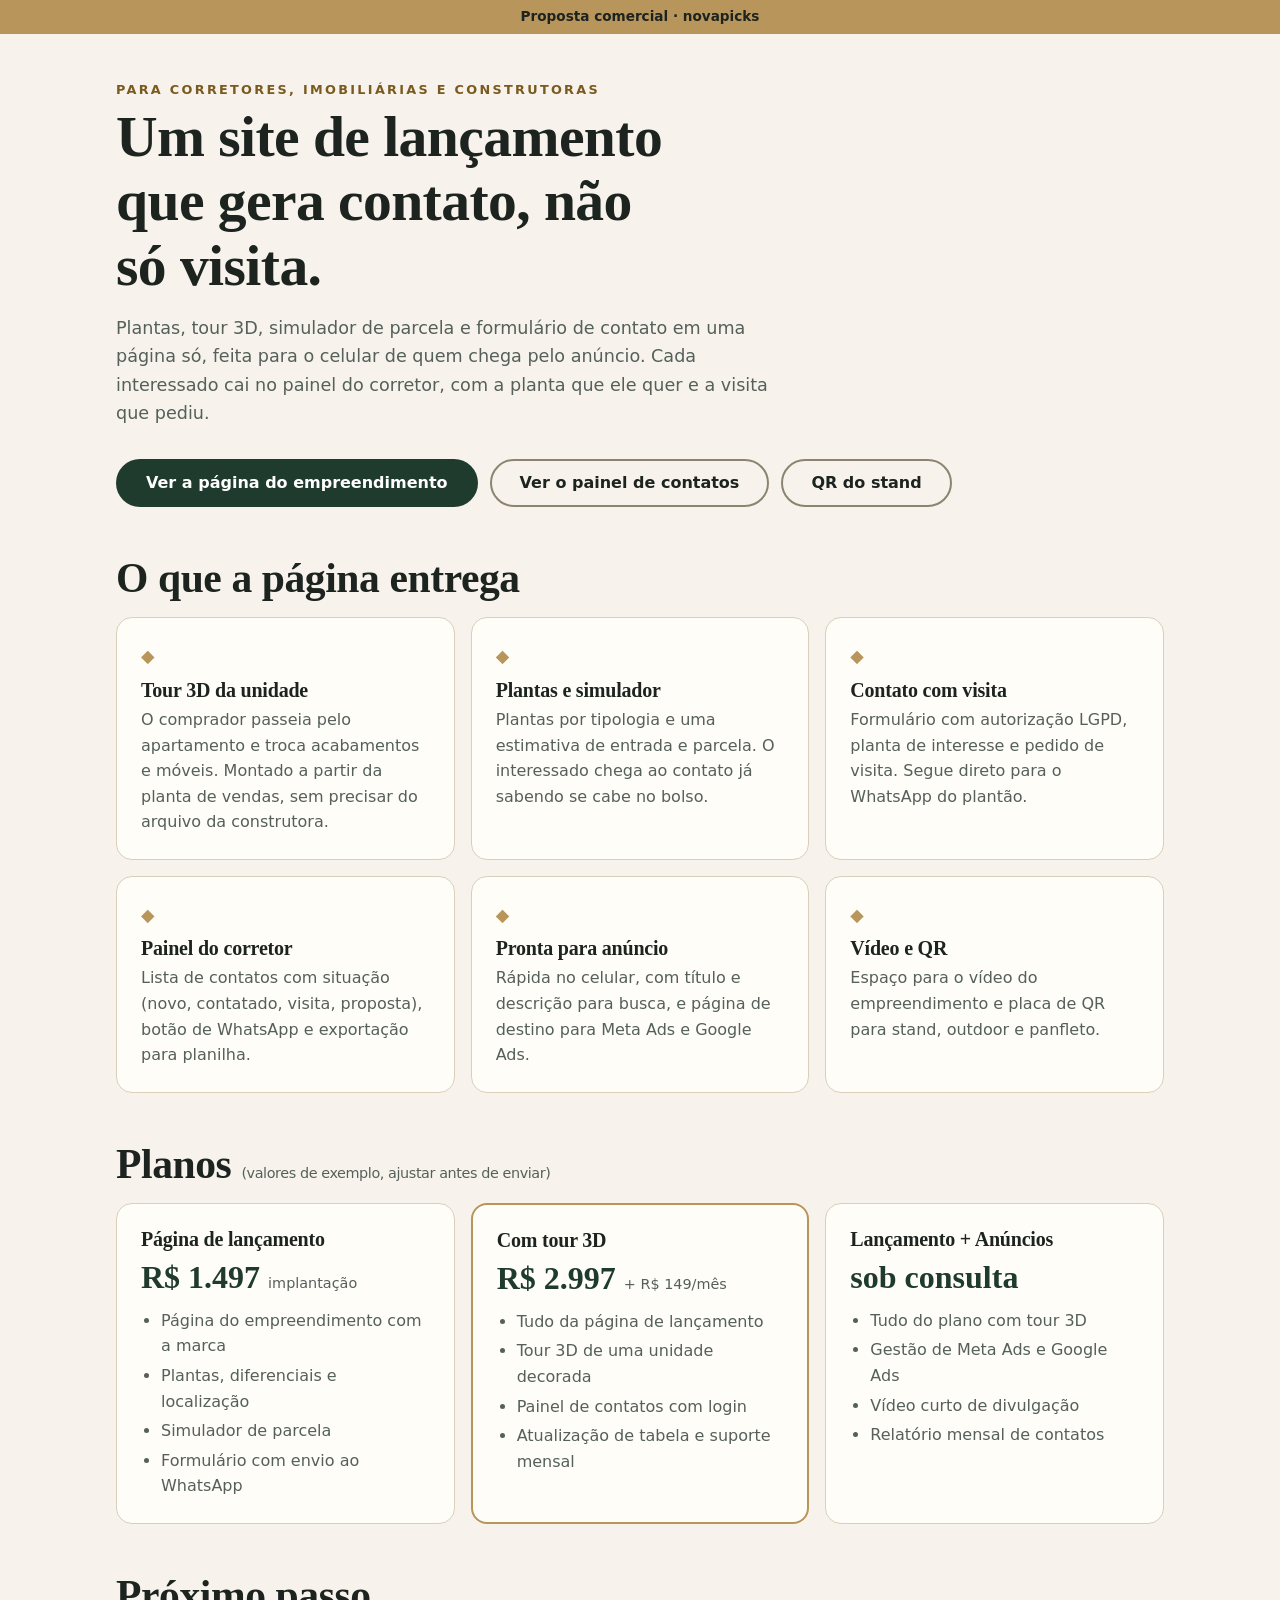
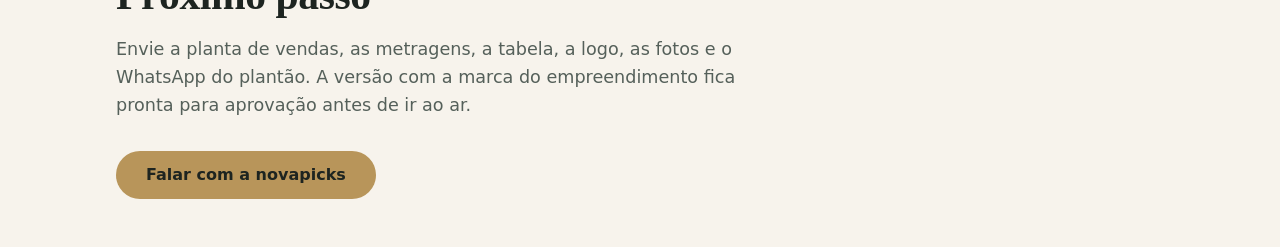
==== apresentacao.html @ 537d6c3f "feat: página de empreendimento com plantas, tour 3D, simulador e painel de contatos" ====
<!doctype html>
<html lang="pt-BR">
<head>
<meta charset="utf-8">
<meta name="viewport" content="width=device-width, initial-scale=1">
<meta name="description" content="Proposta: página de lançamento imobiliário com tour 3D, plantas, simulador e captação de contatos.">
<title>Página de empreendimento com tour 3D · Proposta novapicks</title>
<link rel="stylesheet" href="css/estilo.css">
</head>
<body>
<div class="selo-demo">Proposta comercial · novapicks</div>
<main class="container" style="padding-top:var(--e6);padding-bottom:var(--e6)">
  <p class="sobretitulo">Para corretores, imobiliárias e construtoras</p>
  <h1 style="font-size:clamp(2.2rem,6vw,3.6rem);max-width:20ch">Um site de lançamento que gera contato, não só visita.</h1>
  <p class="lead" style="margin-top:var(--e2)">Plantas, tour 3D, simulador de parcela e formulário de contato em uma página só, feita para o celular de quem chega pelo anúncio. Cada interessado cai no painel do corretor, com a planta que ele quer e a visita que pediu.</p>
  <div class="grupo-btn" style="margin-bottom:var(--e6)">
    <a class="btn btn-verde" href="index.html">Ver a página do empreendimento</a>
    <a class="btn btn-contorno" href="leads.html" target="_blank" rel="noopener">Ver o painel de contatos</a>
    <a class="btn btn-contorno" href="qr.html">QR do stand</a>
  </div>

  <h2>O que a página entrega</h2>
  <div class="grade tres">
    <div class="cartao"><span class="rombo" aria-hidden="true">◆</span><h3>Tour 3D da unidade</h3><p>O comprador passeia pelo apartamento e troca acabamentos e móveis. Montado a partir da planta de vendas, sem precisar do arquivo da construtora.</p></div>
    <div class="cartao"><span class="rombo" aria-hidden="true">◆</span><h3>Plantas e simulador</h3><p>Plantas por tipologia e uma estimativa de entrada e parcela. O interessado chega ao contato já sabendo se cabe no bolso.</p></div>
    <div class="cartao"><span class="rombo" aria-hidden="true">◆</span><h3>Contato com visita</h3><p>Formulário com autorização LGPD, planta de interesse e pedido de visita. Segue direto para o WhatsApp do plantão.</p></div>
    <div class="cartao"><span class="rombo" aria-hidden="true">◆</span><h3>Painel do corretor</h3><p>Lista de contatos com situação (novo, contatado, visita, proposta), botão de WhatsApp e exportação para planilha.</p></div>
    <div class="cartao"><span class="rombo" aria-hidden="true">◆</span><h3>Pronta para anúncio</h3><p>Rápida no celular, com título e descrição para busca, e página de destino para Meta Ads e Google Ads.</p></div>
    <div class="cartao"><span class="rombo" aria-hidden="true">◆</span><h3>Vídeo e QR</h3><p>Espaço para o vídeo do empreendimento e placa de QR para stand, outdoor e panfleto.</p></div>
  </div>

  <h2 style="margin-top:var(--e6)">Planos <small style="font:400 .9rem var(--fonte);color:var(--texto-suave)">(valores de exemplo, ajustar antes de enviar)</small></h2>
  <div class="planos">
    <div class="cartao plano"><h3>Página de lançamento</h3><div class="valor">R$ 1.497 <small>implantação</small></div><ul><li>Página do empreendimento com a marca</li><li>Plantas, diferenciais e localização</li><li>Simulador de parcela</li><li>Formulário com envio ao WhatsApp</li></ul></div>
    <div class="cartao plano destaque"><h3>Com tour 3D</h3><div class="valor">R$ 2.997 <small>+ R$ 149/mês</small></div><ul><li>Tudo da página de lançamento</li><li>Tour 3D de uma unidade decorada</li><li>Painel de contatos com login</li><li>Atualização de tabela e suporte mensal</li></ul></div>
    <div class="cartao plano"><h3>Lançamento + Anúncios</h3><div class="valor">sob consulta</div><ul><li>Tudo do plano com tour 3D</li><li>Gestão de Meta Ads e Google Ads</li><li>Vídeo curto de divulgação</li><li>Relatório mensal de contatos</li></ul></div>
  </div>

  <h2 style="margin-top:var(--e6)">Próximo passo</h2>
  <p class="lead">Envie a planta de vendas, as metragens, a tabela, a logo, as fotos e o WhatsApp do plantão. A versão com a marca do empreendimento fica pronta para aprovação antes de ir ao ar.</p>
  <a class="btn btn-ouro" href="https://novapicks.website">Falar com a novapicks</a>
</main>
</body>
</html>
---- css/estilo.css ----
/* Design System: tokens no :root, mobile-first, escala de 8px. Tema claro premium (verde e latão). */
:root {
  --fundo: #f7f3ec;
  --superficie: #fffdf8;
  --superficie-2: #efe6d2;
  --borda: #8c8470;
  --borda-suave: #d9cfba;
  --texto: #1d2420;
  --texto-suave: #55605a;
  --verde: #1f3b2d;
  --verde-2: #2f5a45;
  --latao: #b8955a;         /* só decorativo e fundo de botão com texto escuro */
  --latao-texto: #7a5a1f;   /* latão em texto sobre fundo claro (5,7:1) */
  --creme: #e9dfc8;
  --erro: #a3271a;
  --foco: #8a3b00;
  --raio: 16px;
  --e1: 8px; --e2: 16px; --e3: 24px; --e4: 32px; --e6: 48px; --e8: 64px;
  --fonte-titulo: "Iowan Old Style", "Palatino Linotype", Palatino, "Book Antiqua", Georgia, serif;
  --fonte: system-ui, -apple-system, "Segoe UI", Roboto, sans-serif;
}
@media (prefers-contrast: more) { :root { --borda: #000; --texto-suave: #000; } }
* { box-sizing: border-box; }
html { scroll-behavior: smooth; scroll-padding-top: 72px; }
body { margin: 0; font-family: var(--fonte); background: var(--fundo); color: var(--texto); line-height: 1.6; }
h1, h2, h3 { font-family: var(--fonte-titulo); font-weight: 600; line-height: 1.12; margin: 0; letter-spacing: -.01em; }
[hidden] { display: none !important; }
:focus-visible { outline: 3px solid var(--foco); outline-offset: 2px; }
.so-leitor { position: absolute; width: 1px; height: 1px; overflow: hidden; clip: rect(0 0 0 0); white-space: nowrap; }
.pular { position: absolute; left: 8px; top: -64px; background: var(--latao); color: var(--texto); padding: 8px 16px; border-radius: 8px; z-index: 60; }
.pular:focus { top: 8px; }
.selo-demo { background: var(--latao); color: var(--texto); text-align: center; font-size: .85rem; font-weight: 700; padding: 6px var(--e2); }
.selo-demo a { color: inherit; font-weight: 800; }
.container { max-width: 1080px; margin: 0 auto; padding: 0 var(--e2); }
section { padding: var(--e6) 0; }
.sobretitulo { font: 700 .8rem var(--fonte); text-transform: uppercase; letter-spacing: .18em; color: var(--latao-texto); margin: 0 0 var(--e1); }
h2 { font-size: clamp(1.8rem, 5vw, 2.6rem); margin-bottom: var(--e2); }
.lead { color: var(--texto-suave); font-size: 1.1rem; max-width: 60ch; margin: 0 0 var(--e4); }

/* Navegação */
.nav { position: sticky; top: 0; z-index: 40; background: rgba(247,243,236,.94); backdrop-filter: blur(8px); border-bottom: 1px solid var(--borda-suave); }
.nav-int { max-width: 1080px; margin: 0 auto; padding: 0 var(--e2); display: flex; align-items: center; gap: var(--e2); min-height: 56px; }
.marca { font: 700 1.25rem var(--fonte-titulo); color: var(--verde); text-decoration: none; white-space: nowrap; }
.nav ul { display: flex; gap: 4px; list-style: none; padding: 0; margin: 0 0 0 auto; overflow-x: auto; scrollbar-width: none; }
.nav a.l { display: inline-flex; align-items: center; min-height: 44px; padding: 0 12px; color: var(--texto); text-decoration: none; font-weight: 600; font-size: .92rem; border-radius: 8px; white-space: nowrap; }
.nav a.l:hover { background: var(--superficie-2); }

/* Hero */
.hero { background: var(--verde); color: var(--creme); padding: 0; overflow: hidden; }
.hero-int { max-width: 1080px; margin: 0 auto; display: grid; grid-template-columns: 1fr; }
@media (min-width: 860px) { .hero-int { grid-template-columns: 1.1fr .9fr; min-height: 600px; } }
.hero-txt { padding: var(--e6) var(--e2); align-self: center; }
.hero h1 { font-size: clamp(2.6rem, 8vw, 4.6rem); color: #fff; }
.hero .slogan { font-size: 1.25rem; margin: var(--e2) 0 var(--e3); max-width: 28ch; }
.etiqueta { display: inline-block; border: 1px solid var(--latao); color: var(--latao); border-radius: 999px; padding: 4px 14px; font: 700 .8rem var(--fonte); text-transform: uppercase; letter-spacing: .12em; margin-bottom: var(--e2); }
.hero-arte { min-height: 360px; position: relative; }
.hero-arte svg { position: absolute; inset: 0; width: 100%; height: 100%; }
.numeros { display: grid; grid-template-columns: repeat(2, 1fr); gap: var(--e2); margin-top: var(--e4); padding-top: var(--e3); border-top: 1px solid rgba(233,223,200,.3); }
@media (min-width: 640px) { .numeros { grid-template-columns: repeat(4, 1fr); } }
.numeros b { display: block; font: 600 1.5rem var(--fonte-titulo); color: #fff; }
.numeros span { font-size: .85rem; }

/* Botões */
.btn { font: 700 1rem var(--fonte); min-height: 48px; padding: 8px 28px; border-radius: 999px; border: 2px solid transparent; cursor: pointer; display: inline-flex; align-items: center; justify-content: center; gap: 8px; text-decoration: none; }
.btn-ouro { background: var(--latao); color: var(--texto); }
.btn-ouro:hover { background: #c9a669; }
.btn-verde { background: var(--verde); color: #fff; }
.btn-verde:hover { background: var(--verde-2); }
.btn-contorno { background: transparent; color: var(--texto); border-color: var(--borda); }
.btn-contorno:hover { border-color: var(--texto); }
.hero .btn-contorno { color: var(--creme); border-color: var(--creme); }
.btn-pequeno { min-height: 36px; padding: 2px 14px; font-size: .9rem; }
.grupo-btn { display: flex; gap: 12px; flex-wrap: wrap; }

/* Diferenciais, lazer, localização */
.grade { display: grid; gap: var(--e2); grid-template-columns: 1fr; }
@media (min-width: 640px) { .grade { grid-template-columns: repeat(2, 1fr); } }
@media (min-width: 960px) { .grade.tres { grid-template-columns: repeat(3, 1fr); } }
.cartao { background: var(--superficie); border: 1px solid var(--borda-suave); border-radius: var(--raio); padding: var(--e3); }
.cartao h3 { font-size: 1.25rem; margin-bottom: 6px; }
.cartao p { margin: 0; color: var(--texto-suave); }
.cartao .rombo { display: block; color: var(--latao); font-size: 1.1rem; margin-bottom: 8px; }
.chips { display: flex; flex-wrap: wrap; gap: 8px; list-style: none; padding: 0; margin: 0; }
.chips li { background: var(--superficie); border: 1px solid var(--borda-suave); border-radius: 999px; padding: 8px 18px; font-weight: 600; }
.local { display: flex; justify-content: space-between; gap: 16px; padding: 14px 0; border-bottom: 1px solid var(--borda-suave); }
.local b { color: var(--latao-texto); white-space: nowrap; }

/* Plantas */
.abas { display: flex; gap: 8px; flex-wrap: wrap; margin-bottom: var(--e3); }
.abas button { font: 700 1rem var(--fonte); min-height: 48px; padding: 8px 20px; border-radius: 999px; border: 2px solid var(--borda); background: transparent; color: var(--texto); cursor: pointer; }
.abas button[aria-selected="true"] { background: var(--verde); border-color: var(--verde); color: #fff; }
.planta { display: grid; gap: var(--e3); grid-template-columns: 1fr; align-items: start; }
@media (min-width: 860px) { .planta { grid-template-columns: 1.2fr .8fr; } }
.planta-arte { background: var(--superficie); border: 1px solid var(--borda-suave); border-radius: var(--raio); padding: var(--e3); }
.planta-arte svg { width: 100%; height: auto; display: block; }
.ficha { background: var(--superficie); border: 1px solid var(--borda-suave); border-radius: var(--raio); padding: var(--e3); }
.ficha dl { margin: var(--e2) 0; display: grid; grid-template-columns: auto 1fr; gap: 8px 24px; }
.ficha dt { color: var(--texto-suave); } .ficha dd { margin: 0; font-weight: 700; text-align: right; }
.preco { font: 600 2rem var(--fonte-titulo); color: var(--verde); }
.nota { font-size: .85rem; color: var(--texto-suave); margin: var(--e2) 0 0; }

/* Tour e vídeo */
.fundo-claro { background: var(--superficie-2); }
.palco { position: relative; min-height: 420px; width: 100%; border-radius: var(--raio); overflow: hidden; background: var(--verde); display: grid; place-items: center; color: var(--creme); text-align: center; }
@media (min-width: 860px) { .palco { aspect-ratio: 16 / 10; min-height: 0; } }
.palco iframe { position: absolute; inset: 0; width: 100%; height: 100%; border: 0; }
.palco .chamada { padding: var(--e3); max-width: 44ch; }
.palco h3 { color: #fff; font-size: 1.6rem; margin-bottom: 8px; }
.palco p { margin: 0 0 var(--e2); }

/* Simulador e formulário */
.duas { display: grid; gap: var(--e4); grid-template-columns: 1fr; align-items: start; }
@media (min-width: 860px) { .duas { grid-template-columns: 1fr 1fr; } }
label { display: block; font-weight: 600; margin: var(--e2) 0 4px; }
input[type=text], input[type=tel], input[type=date], select, textarea { width: 100%; font: inherit; color: var(--texto); background: var(--superficie); border: 2px solid var(--borda); border-radius: 12px; padding: 12px; min-height: 48px; }
input[type=range] { width: 100%; accent-color: var(--verde); min-height: 32px; }
.resultado { background: var(--verde); color: var(--creme); border-radius: var(--raio); padding: var(--e3); margin-top: var(--e3); }
.resultado .linha { display: flex; justify-content: space-between; gap: 16px; padding: 8px 0; }
.resultado .linha + .linha { border-top: 1px solid rgba(233,223,200,.25); }
.resultado .grande { font: 600 2rem var(--fonte-titulo); color: #fff; }
.opc { display: flex; align-items: flex-start; gap: 12px; margin: var(--e2) 0 0; font-weight: 400; font-size: .92rem; }
.opc input { width: 22px; height: 22px; accent-color: var(--verde); flex: none; margin-top: 2px; }
.erro { color: var(--erro); font-weight: 600; margin: 8px 0 0; }
.sucesso { background: var(--superficie); border: 2px solid var(--verde); border-radius: var(--raio); padding: var(--e3); }
.sucesso h3 { color: var(--verde); font-size: 1.5rem; margin-bottom: 8px; }

footer { background: var(--verde); color: var(--creme); padding: var(--e4) 0 88px; font-size: .85rem; }
footer p { margin: 4px 0; max-width: 80ch; }
footer a { color: #fff; }
.flutuante { position: fixed; right: 16px; bottom: 16px; z-index: 45; box-shadow: 0 6px 20px rgba(0,0,0,.25); }

/* Painel de contatos */
.painel { max-width: 1080px; margin: 0 auto; padding: var(--e4) var(--e2); }
.painel h1 { font-size: 2rem; margin-bottom: 8px; }
.resumos { display: grid; grid-template-columns: repeat(2, 1fr); gap: 12px; margin: var(--e3) 0; }
@media (min-width: 720px) { .resumos { grid-template-columns: repeat(5, 1fr); } }
.resumos div { background: var(--superficie); border: 1px solid var(--borda-suave); border-radius: 12px; padding: 12px 16px; }
.resumos b { display: block; font: 600 1.6rem var(--fonte-titulo); color: var(--verde); }
.resumos span { font-size: .85rem; color: var(--texto-suave); }
.contato { background: var(--superficie); border: 1px solid var(--borda-suave); border-left: 5px solid var(--latao); border-radius: 12px; padding: var(--e2); margin-bottom: 12px; display: grid; gap: 8px 16px; grid-template-columns: 1fr; }
@media (min-width: 720px) { .contato { grid-template-columns: 1.4fr 1fr auto; align-items: center; } }
.contato h3 { font-size: 1.15rem; }
.contato p { margin: 2px 0; color: var(--texto-suave); font-size: .92rem; }
.contato .acoes { display: flex; gap: 8px; flex-wrap: wrap; }
.contato[data-s="contatado"] { border-left-color: var(--verde-2); }
.contato[data-s="visita"] { border-left-color: #2b6cb0; }
.contato[data-s="proposta"] { border-left-color: #6b3fa0; }
.contato[data-s="perdido"] { opacity: .6; border-left-color: var(--borda); }
.vazio { color: var(--texto-suave); text-align: center; padding: var(--e4) 0; }
.caixa { background: var(--superficie); border: 1px solid var(--borda-suave); border-radius: var(--raio); padding: var(--e3); }

/* Proposta e placa */
.planos { display: grid; gap: var(--e2); grid-template-columns: repeat(auto-fit, minmax(250px, 1fr)); }
.plano.destaque { border: 2px solid var(--latao); }
.plano .valor { font: 600 2rem var(--fonte-titulo); color: var(--verde); margin: 8px 0; }
.plano .valor small { font: 400 .9rem var(--fonte); color: var(--texto-suave); }
.plano ul { padding-left: 20px; margin: 12px 0 0; display: grid; gap: 4px; color: var(--texto-suave); }
.placa { max-width: 400px; margin: var(--e3) auto; background: var(--verde); color: var(--creme); border-radius: 18px; padding: var(--e3); text-align: center; }
.placa h2 { color: #fff; margin: 0; }
.placa .qrbox { background: #fff; border-radius: 12px; padding: 12px; margin: var(--e2) auto; max-width: 280px; }
.placa svg.qr { width: 100%; display: block; }
@media print { body { background: #fff; } .nao-imprimir, .selo-demo, .nav, .flutuante { display: none !important; } }
@media (prefers-reduced-motion: reduce) { html { scroll-behavior: auto; } * { transition: none !important; animation: none !important; } }
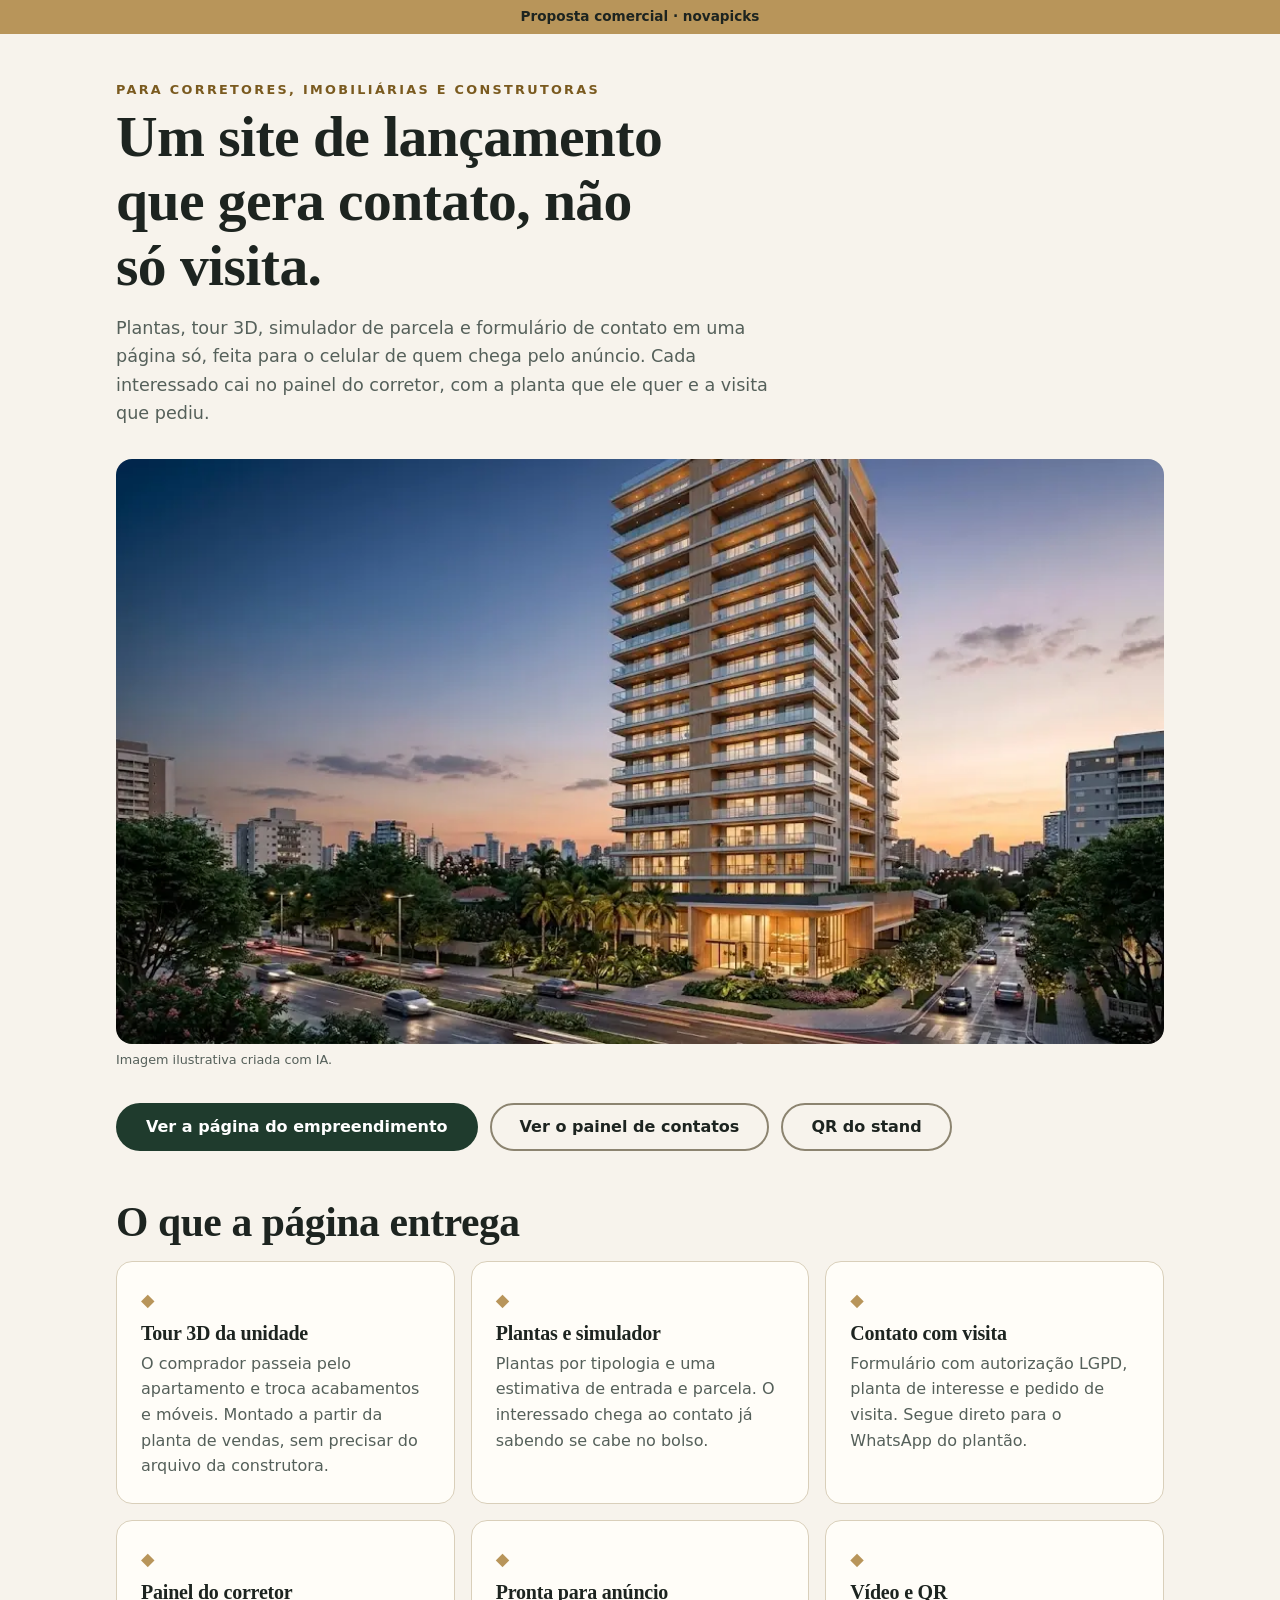
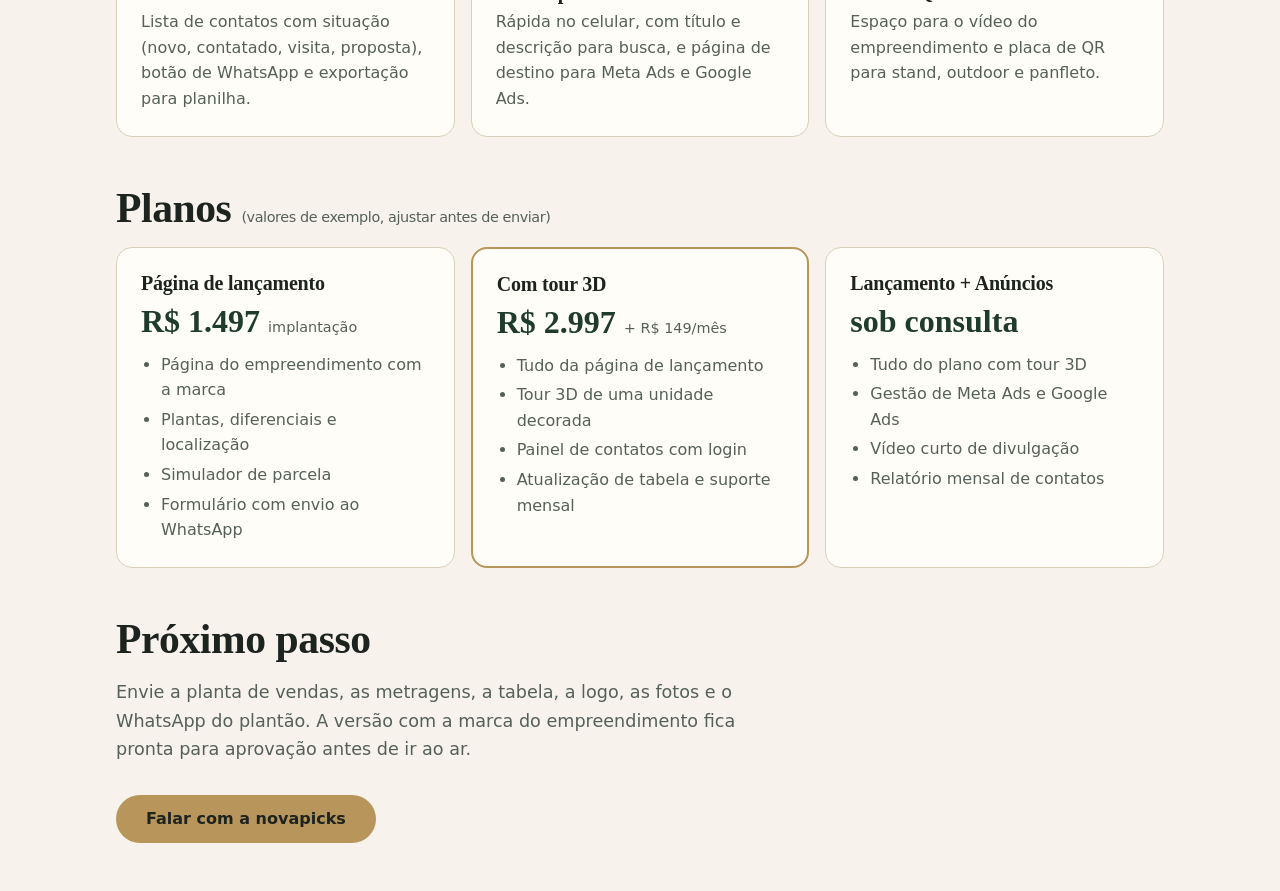
==== commit 992903aa: "feat: imagens ilustrativas do empreendimento (fachada, galeria com ampliação e fotos nas plantas)" ====
--- a/apresentacao.html
+++ b/apresentacao.html
@@ -13,6 +13,7 @@
   <p class="sobretitulo">Para corretores, imobiliárias e construtoras</p>
   <h1 style="font-size:clamp(2.2rem,6vw,3.6rem);max-width:20ch">Um site de lançamento que gera contato, não só visita.</h1>
   <p class="lead" style="margin-top:var(--e2)">Plantas, tour 3D, simulador de parcela e formulário de contato em uma página só, feita para o celular de quem chega pelo anúncio. Cada interessado cai no painel do corretor, com a planta que ele quer e a visita que pediu.</p>
+  <figure class="foto-prop"><img src="img/fachada-1024.webp" width="1024" height="572" alt="Ilustração da fachada de um empreendimento residencial ao entardecer"><figcaption>Imagem ilustrativa criada com IA.</figcaption></figure>
   <div class="grupo-btn" style="margin-bottom:var(--e6)">
     <a class="btn btn-verde" href="index.html">Ver a página do empreendimento</a>
     <a class="btn btn-contorno" href="leads.html" target="_blank" rel="noopener">Ver o painel de contatos</a>
--- a/css/estilo.css
+++ b/css/estilo.css
@@ -161,3 +161,22 @@
 .placa svg.qr { width: 100%; display: block; }
 @media print { body { background: #fff; } .nao-imprimir, .selo-demo, .nav, .flutuante { display: none !important; } }
 @media (prefers-reduced-motion: reduce) { html { scroll-behavior: auto; } * { transition: none !important; animation: none !important; } }
+
+/* ===== Imagens ===== */
+.hero-arte { background: var(--verde-2); }
+.hero-arte img { position: absolute; inset: 0; width: 100%; height: 100%; object-fit: cover; object-position: 60% center; }
+.galeria { display: grid; gap: var(--e2); grid-template-columns: 1fr 1fr; }
+@media (min-width: 860px) { .galeria { grid-template-columns: repeat(3, 1fr); } }
+.foto { position: relative; padding: 0; border: 0; border-radius: var(--raio); overflow: hidden; cursor: pointer; background: var(--verde); aspect-ratio: 4 / 3; display: block; }
+.foto img { width: 100%; height: 100%; object-fit: cover; display: block; transition: transform .4s; }
+.foto:hover img { transform: scale(1.04); }
+.foto span { position: absolute; left: 0; right: 0; bottom: 0; padding: 28px 14px 12px; text-align: left; color: #fff; font-weight: 700; background: linear-gradient(0deg, rgba(0,0,0,.7), transparent); }
+.ficha-foto { width: 100%; height: auto; aspect-ratio: 16 / 10; object-fit: cover; border-radius: 12px; display: block; margin-bottom: var(--e2); }
+dialog#lb { width: min(960px, 96vw); max-height: 94vh; padding: 12px; border: 0; border-radius: var(--raio); background: var(--verde); color: var(--creme); position: relative; }
+dialog#lb::backdrop { background: rgba(0,0,0,.8); }
+#lb img { width: 100%; height: auto; max-height: 78vh; object-fit: contain; display: block; border-radius: 10px; }
+#lb p { margin: 8px 4px 0; font-size: .9rem; }
+.x { position: absolute; top: 10px; right: 10px; width: 44px; height: 44px; border-radius: 50%; border: 0; background: rgba(0,0,0,.6); color: #fff; font-size: 1.6rem; line-height: 1; cursor: pointer; z-index: 2; }
+.foto-prop { margin: 0 0 var(--e4); }
+.foto-prop img { width: 100%; height: auto; border-radius: var(--raio); display: block; }
+.foto-prop figcaption { font-size: .8rem; color: var(--texto-suave); margin-top: 6px; }
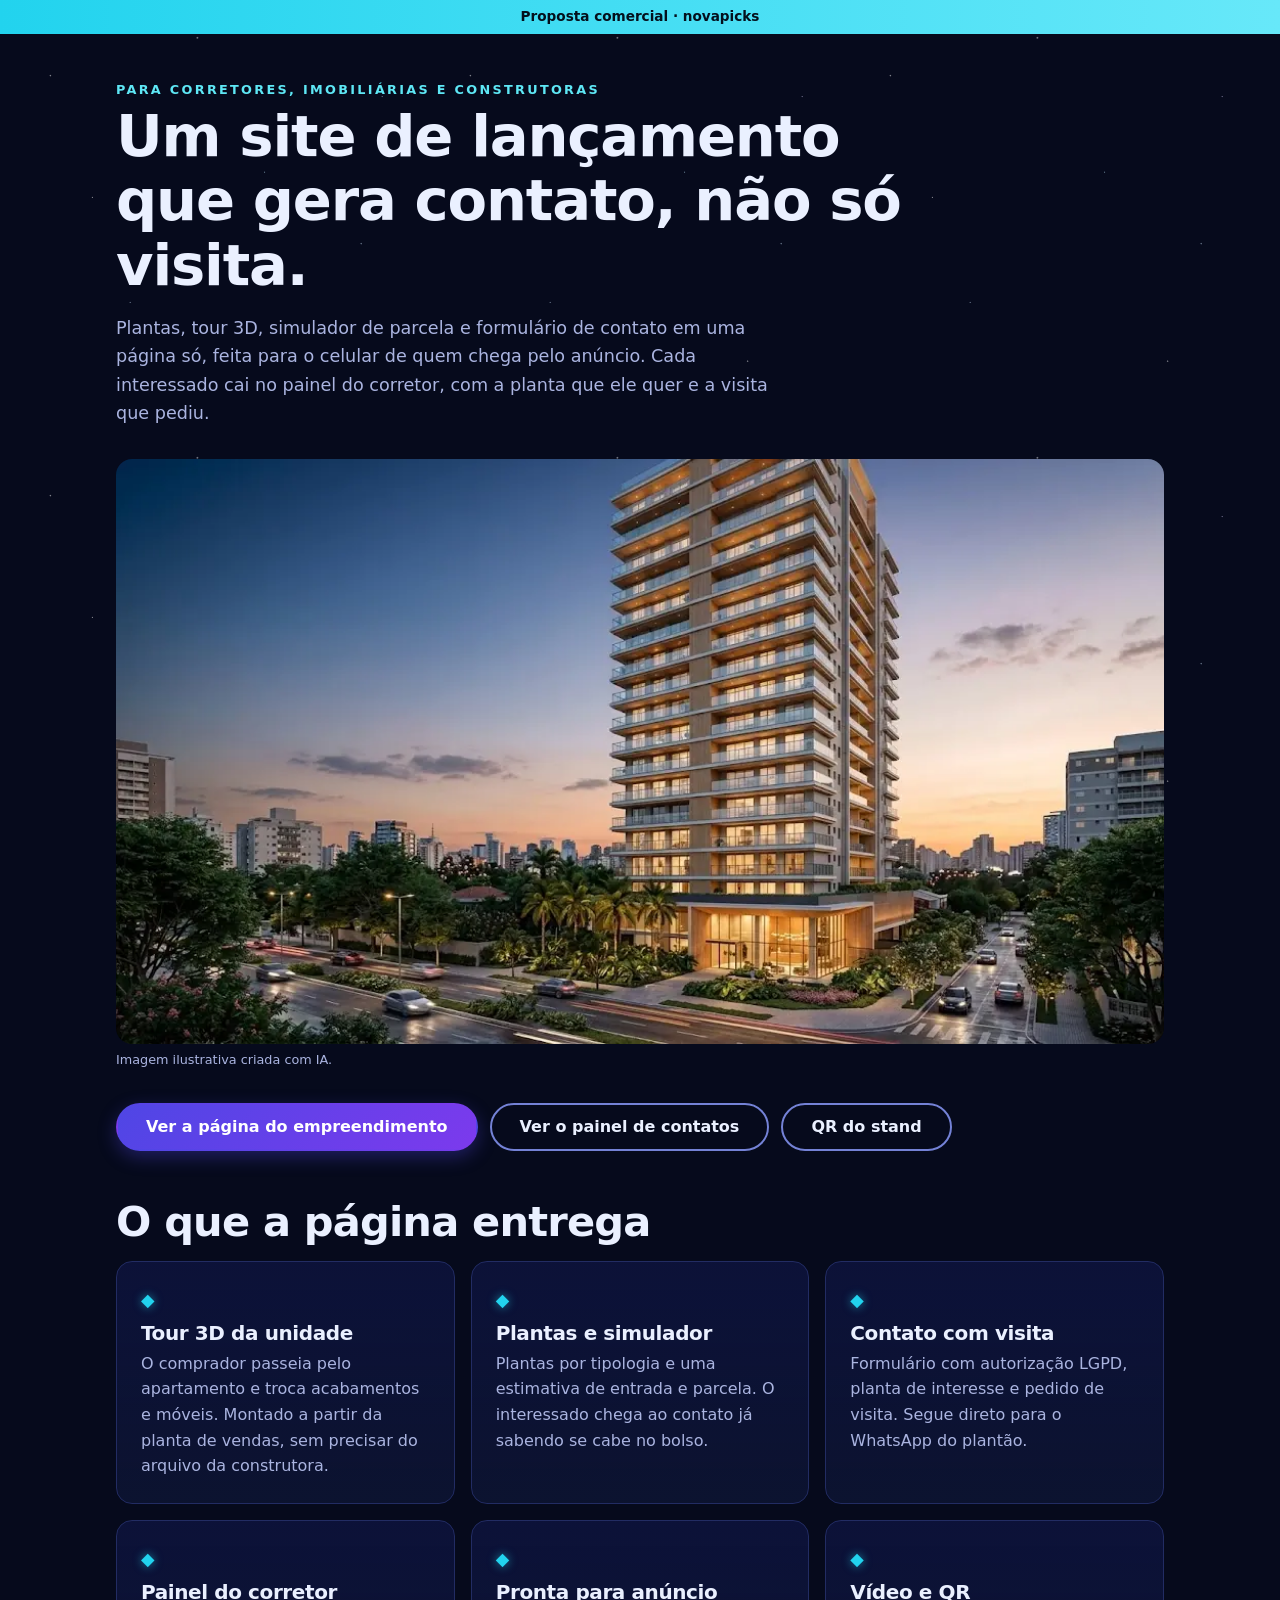
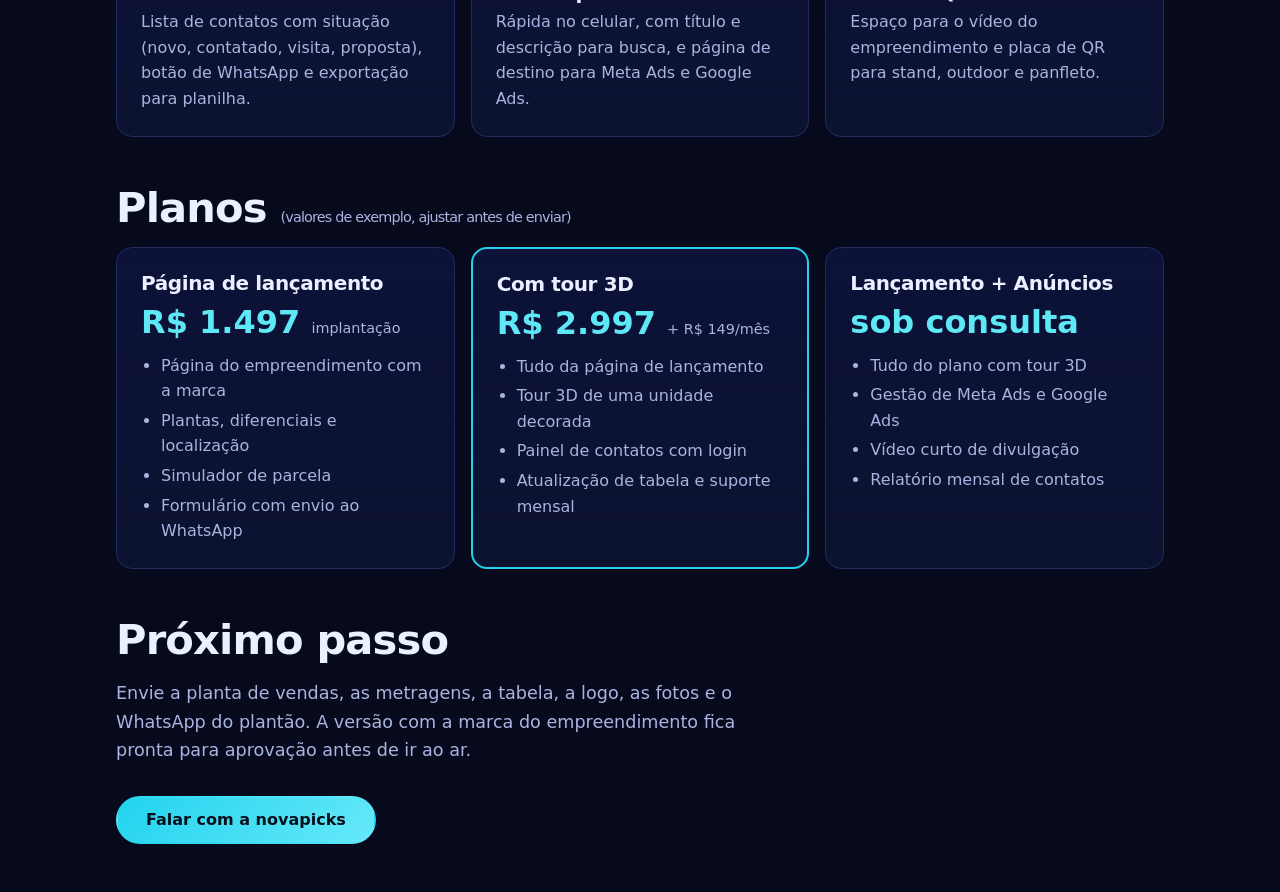
==== commit 56902db2: "fix: versão nos arquivos para atualizar o cache do navegador" ====
--- a/apresentacao.html
+++ b/apresentacao.html
@@ -5,7 +5,7 @@
 <meta name="viewport" content="width=device-width, initial-scale=1">
 <meta name="description" content="Proposta: página de lançamento imobiliário com tour 3D, plantas, simulador e captação de contatos.">
 <title>Página de empreendimento com tour 3D · Proposta novapicks</title>
-<link rel="stylesheet" href="css/estilo.css">
+<link rel="stylesheet" href="css/estilo.css?v=3">
 </head>
 <body>
 <div class="selo-demo">Proposta comercial · novapicks</div>
--- a/css/estilo.css
+++ b/css/estilo.css
@@ -1,23 +1,27 @@
-/* Design System: tokens no :root, mobile-first, escala de 8px. Tema claro premium (verde e latão). */
+/* Design System: tokens no :root, mobile-first, escala de 8px. Tema espaço da novapicks: índigo e violeta indo para turquesa. */
 :root {
-  --fundo: #f7f3ec;
-  --superficie: #fffdf8;
-  --superficie-2: #efe6d2;
-  --borda: #8c8470;
-  --borda-suave: #d9cfba;
-  --texto: #1d2420;
-  --texto-suave: #55605a;
-  --verde: #1f3b2d;
-  --verde-2: #2f5a45;
-  --latao: #b8955a;         /* só decorativo e fundo de botão com texto escuro */
-  --latao-texto: #7a5a1f;   /* latão em texto sobre fundo claro (5,7:1) */
-  --creme: #e9dfc8;
-  --erro: #a3271a;
-  --foco: #8a3b00;
+  --fundo: #060a1c;
+  --superficie: #0d1432;
+  --superficie-2: #0a1130;
+  --borda: #7482d6;
+  --borda-suave: #222c63;
+  --texto: #eaf0ff;
+  --texto-suave: #aab4e0;
+  --verde: #0b1233;          /* painéis escuros (nome antigo mantido) */
+  --verde-2: #1b2a7a;
+  --indigo: #4f46e5;
+  --violeta: #7c3aed;
+  --turq: #22d3ee;           /* decorativo e fundo de botão com texto escuro */
+  --latao: #22d3ee;
+  --latao-texto: #5ee7f5;    /* turquesa em texto sobre o fundo escuro */
+  --creme: #d6defa;
+  --erro: #ff9a8c;
+  --foco: #7ee8ff;
   --raio: 16px;
   --e1: 8px; --e2: 16px; --e3: 24px; --e4: 32px; --e6: 48px; --e8: 64px;
-  --fonte-titulo: "Iowan Old Style", "Palatino Linotype", Palatino, "Book Antiqua", Georgia, serif;
+  --fonte-titulo: "Bahnschrift", "Segoe UI Variable Display", "Segoe UI", system-ui, -apple-system, Roboto, sans-serif;
   --fonte: system-ui, -apple-system, "Segoe UI", Roboto, sans-serif;
+  color-scheme: dark;
 }
 @media (prefers-contrast: more) { :root { --borda: #000; --texto-suave: #000; } }
 * { box-sizing: border-box; }
@@ -180,3 +184,58 @@
 .foto-prop { margin: 0 0 var(--e4); }
 .foto-prop img { width: 100%; height: auto; border-radius: var(--raio); display: block; }
 .foto-prop figcaption { font-size: .8rem; color: var(--texto-suave); margin-top: 6px; }
+
+/* ===== Tema novapicks (espaço, índigo → turquesa, anel orbital) ===== */
+body { background: var(--fundo); position: relative; }
+body::before { content: ""; position: fixed; inset: 0; z-index: -1; pointer-events: none; opacity: .55;
+  background-image:
+    radial-gradient(1.2px 1.2px at 12% 18%, #fff, transparent), radial-gradient(1px 1px at 31% 72%, #cfe9ff, transparent),
+    radial-gradient(1.4px 1.4px at 47% 9%, #fff, transparent), radial-gradient(1px 1px at 63% 41%, #bfe8ff, transparent),
+    radial-gradient(1.2px 1.2px at 78% 86%, #fff, transparent), radial-gradient(1px 1px at 91% 23%, #d9d4ff, transparent),
+    radial-gradient(1px 1px at 22% 47%, #fff, transparent), radial-gradient(1.2px 1.2px at 86% 58%, #cfe9ff, transparent);
+  background-size: 420px 420px; }
+h1, h2, h3 { letter-spacing: -.02em; }
+.selo-demo, .pular, .btn-ouro { color: #04101c; }
+.selo-demo { background: linear-gradient(90deg, #22d3ee, #67e8f9); }
+.btn-ouro { background: linear-gradient(135deg, #22d3ee, #67e8f9); }
+.btn-ouro:hover { background: #8cf0fc; }
+.btn-verde { background: linear-gradient(135deg, var(--indigo), var(--violeta)); color: #fff; box-shadow: 0 6px 18px rgba(79,70,229,.35); }
+.btn-verde:hover { background: linear-gradient(135deg, #6366f1, #8b5cf6); }
+.btn-contorno:hover { border-color: var(--turq); color: var(--turq); }
+.nav { background: rgba(6,10,28,.88); }
+.marca { background: linear-gradient(90deg, #8ea2ff, #22d3ee); -webkit-background-clip: text; background-clip: text; color: transparent; letter-spacing: .01em; }
+.hero { position: relative; background:
+  radial-gradient(900px 520px at 82% 8%, rgba(124,58,237,.38), transparent 62%),
+  radial-gradient(760px 440px at 8% 96%, rgba(34,211,238,.2), transparent 62%), #060a1c; }
+.hero h1 { background: linear-gradient(90deg, #fff 40%, #a5f3fc); -webkit-background-clip: text; background-clip: text; color: transparent; }
+.etiqueta { border-color: rgba(34,211,238,.6); color: var(--latao-texto); background: rgba(34,211,238,.08); }
+.numeros { border-top-color: rgba(214,222,250,.22); }
+.hero-arte { background: #0b1233; }
+.hero-arte::after { content: ""; position: absolute; inset: 0; background: linear-gradient(90deg, #060a1c 0%, rgba(6,10,28,0) 28%); pointer-events: none; }
+.orbita { display: none; }
+@media (min-width: 860px) {
+  .orbita { display: block; position: absolute; z-index: 3; left: 49%; top: 50%; width: 700px; height: 210px; margin: -105px 0 0 -350px; border: 2px solid rgba(34,211,238,.7); border-radius: 50%; transform: rotate(-14deg); box-shadow: 0 0 22px rgba(34,211,238,.35), inset 0 0 22px rgba(124,58,237,.25); pointer-events: none; }
+  .orbita::after { content: ""; position: absolute; right: 6%; top: 8%; width: 14px; height: 14px; border-radius: 50%; background: #67e8f9; box-shadow: 0 0 16px 4px rgba(34,211,238,.8); }
+}
+.fundo-claro { background: linear-gradient(180deg, #0a1130, #0b1236); border-top: 1px solid var(--borda-suave); border-bottom: 1px solid var(--borda-suave); }
+.cartao, .ficha, .planta-arte, .caixa, .resumos div, .contato { background: linear-gradient(180deg, rgba(20,28,92,.45), rgba(13,20,50,.9)); }
+.chips li { background: rgba(20,28,92,.4); }
+.cartao .rombo { color: var(--turq); text-shadow: 0 0 10px rgba(34,211,238,.6); }
+.abas button[aria-selected="true"] { background: linear-gradient(135deg, var(--indigo), var(--violeta)); border-color: transparent; color: #fff; }
+.preco, .resumos b, .plano .valor { color: var(--latao-texto); }
+.resultado { background: linear-gradient(135deg, #1a2468, #0b1233); border: 1px solid rgba(124,58,237,.5); }
+.resultado .grande { color: #a5f3fc; }
+.resultado .linha + .linha { border-top-color: rgba(214,222,250,.2); }
+input[type=range], .opc input { accent-color: var(--turq); }
+.sucesso { border-color: var(--turq); }
+.sucesso h3 { color: var(--latao-texto); }
+.palco { background: radial-gradient(500px 300px at 70% 20%, rgba(124,58,237,.4), transparent 65%), #0b1233; border: 1px solid var(--borda-suave); }
+footer { background: #04071a; border-top: 1px solid var(--borda-suave); }
+.flutuante { box-shadow: 0 6px 22px rgba(34,211,238,.35); }
+.contato[data-s="contatado"] { border-left-color: var(--turq); }
+.contato[data-s="visita"] { border-left-color: #60a5fa; }
+.contato[data-s="proposta"] { border-left-color: #a78bfa; }
+.plano.destaque { border: 2px solid var(--turq); }
+.placa { background: linear-gradient(160deg, #1a2468, #0b1233); border: 1px solid rgba(124,58,237,.5); }
+@media print { body { background: #fff; color: #000; } body::before { display: none; } }
+.hero-txt { position: relative; z-index: 4; }
